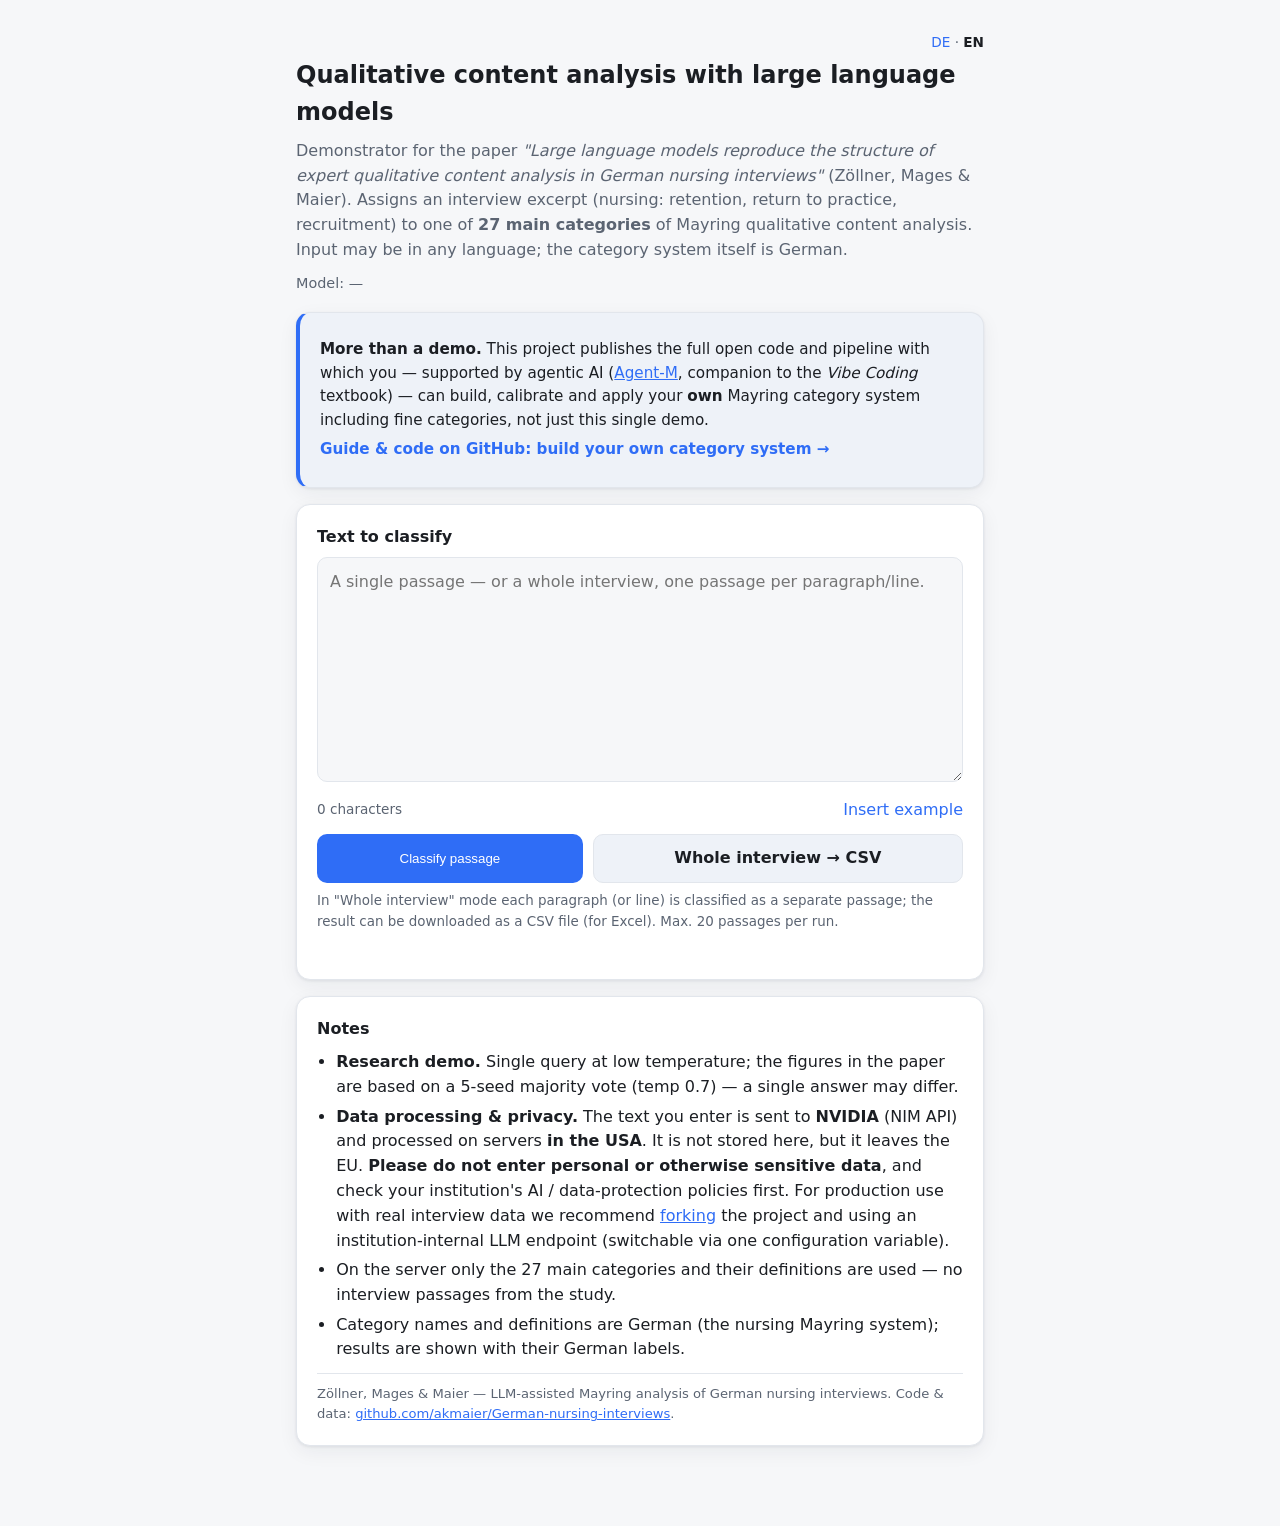
==== en/index.html @ 36182e56 "Pages: English variant (/en/) + i18n client + language switcher Co-Authored-By: Claude Opus 4.8 <nor" ====
<!DOCTYPE html>
<html lang="en">
<head>
<meta charset="utf-8">
<meta name="viewport" content="width=device-width, initial-scale=1">
<title>Qualitative content analysis with LLMs — demonstrator</title>
<meta name="description" content="Demonstrator for the paper 'Large language models reproduce the structure of expert qualitative content analysis in German nursing interviews' — assigns interview text to one of 27 Mayring main categories.">
<link rel="stylesheet" href="../style.css">
<!-- Cloudflare Turnstile (loaded only if a site key is configured) -->
<script src="https://challenges.cloudflare.com/turnstile/v0/api.js?onload=onTurnstileReady&render=explicit" async defer></script>
</head>
<body>
<main class="wrap">
  <nav class="lang"><a href="../">DE</a> · <strong>EN</strong></nav>
  <header>
    <h1>Qualitative content analysis with large language models</h1>
    <p class="sub">Demonstrator for the paper <em>"Large language models reproduce the structure of expert
       qualitative content analysis in German nursing interviews"</em> (Zöllner, Mages &amp; Maier).
       Assigns an interview excerpt (nursing: retention, return to practice, recruitment) to one of
       <strong>27 main categories</strong> of Mayring qualitative content analysis. Input may be in any
       language; the category system itself is German.</p>
    <p class="model-line">Model: <span id="model">…</span></p>
  </header>

  <section class="card keymsg">
    <p><strong>More than a demo.</strong> This project publishes the full open code and pipeline with which
       you — supported by agentic AI (<a href="https://github.com/akmaier/agent-m" target="_blank" rel="noopener">Agent&#8209;M</a>,
       companion to the <em>Vibe Coding</em> textbook) — can build, calibrate and apply your <strong>own</strong>
       Mayring category system including fine categories, not just this single demo.</p>
    <p><a class="keylink" href="https://github.com/akmaier/German-nursing-interviews#build-your-own-mayring-category-system-fork--agentic-pipeline"
       target="_blank" rel="noopener">Guide &amp; code on GitHub: build your own category system →</a></p>
  </section>

  <section class="card">
    <label for="text" class="lbl">Text to classify</label>
    <textarea id="text" rows="8" maxlength="20000"
      placeholder="A single passage — or a whole interview, one passage per paragraph/line."></textarea>
    <div class="row">
      <span id="counter" class="counter">0 characters</span>
      <button id="example" type="button" class="link">Insert example</button>
    </div>

    <div id="turnstile" class="turnstile"></div>

    <div class="btns">
      <button id="go" type="button" class="primary">Classify passage</button>
      <button id="goBatch" type="button" class="secondary">Whole interview → CSV</button>
    </div>
    <p class="hint">In "Whole interview" mode each paragraph (or line) is classified as a separate passage;
       the result can be downloaded as a CSV file (for Excel). Max. <span id="maxBatch">20</span> passages per run.</p>
    <p id="status" class="status" role="status" aria-live="polite"></p>
  </section>

  <section id="result" class="card result hidden" aria-live="polite"></section>
  <section id="batchResult" class="card result hidden" aria-live="polite"></section>

  <section class="card info">
    <h2>Notes</h2>
    <ul>
      <li><strong>Research demo.</strong> Single query at low temperature; the figures in the paper are
          based on a 5-seed majority vote (temp 0.7) — a single answer may differ.</li>
      <li><strong>Data processing &amp; privacy.</strong> The text you enter is sent to <strong>NVIDIA</strong>
          (NIM API) and processed on servers <strong>in the USA</strong>. It is not stored here, but it leaves the EU.
          <strong>Please do not enter personal or otherwise sensitive data</strong>, and check your institution's
          AI / data-protection policies first. For production use with real interview data we recommend
          <a href="https://github.com/akmaier/German-nursing-interviews" target="_blank" rel="noopener">forking</a>
          the project and using an institution-internal LLM endpoint (switchable via one configuration variable).</li>
      <li>On the server only the 27 main categories and their definitions are used — no interview passages from the study.</li>
      <li>Category names and definitions are German (the nursing Mayring system); results are shown with their German labels.</li>
    </ul>
    <p class="foot">
      Zöllner, Mages &amp; Maier — LLM-assisted Mayring analysis of German nursing interviews.
      Code &amp; data: <a href="https://github.com/akmaier/German-nursing-interviews" target="_blank" rel="noopener">github.com/akmaier/German-nursing-interviews</a>.
    </p>
  </section>
</main>
<script src="../app.js"></script>
</body>
</html>
---- style.css ----
:root{
  --bg:#f6f7f9; --fg:#1b1e23; --muted:#5b6472; --card:#ffffff; --border:#e2e6ec;
  --accent:#2f6df6; --accent-fg:#ffffff; --ok:#1a7f5a; --warn:#b4472b; --chip:#eef2f8;
  --shadow:0 1px 3px rgba(20,30,50,.08),0 6px 20px rgba(20,30,50,.06);
}
@media (prefers-color-scheme:dark){
  :root{
    --bg:#0f1115; --fg:#e7eaf0; --muted:#9aa4b2; --card:#171a21; --border:#262b34;
    --accent:#5a8bff; --accent-fg:#0b1220; --ok:#54d1a0; --warn:#ff8a66; --chip:#1d222c;
    --shadow:0 1px 3px rgba(0,0,0,.5);
  }
}
*{box-sizing:border-box}
body{margin:0;background:var(--bg);color:var(--fg);
  font:16px/1.55 system-ui,-apple-system,"Segoe UI",Roboto,sans-serif}
.wrap{max-width:720px;margin:0 auto;padding:32px 16px 64px}
header h1{font-size:1.5rem;margin:0 0 .3em}
.sub{color:var(--muted);margin:.2em 0 .6em}
.model-line{color:var(--muted);font-size:.9rem;margin:0 0 1.2em}
.card{background:var(--card);border:1px solid var(--border);border-radius:14px;
  padding:20px;margin:16px 0;box-shadow:var(--shadow)}
.lbl{display:block;font-weight:600;margin-bottom:8px}
textarea{width:100%;resize:vertical;border:1px solid var(--border);border-radius:10px;
  padding:12px;background:var(--bg);color:var(--fg);font:inherit}
textarea:focus{outline:2px solid var(--accent);border-color:transparent}
.row{display:flex;justify-content:space-between;align-items:center;margin:8px 0 4px}
.counter{color:var(--muted);font-size:.85rem}
.link{background:none;border:none;color:var(--accent);cursor:pointer;font:inherit;padding:0}
.link:hover{text-decoration:underline}
.turnstile{margin:12px 0;min-height:0}
.primary{margin-top:10px;width:100%;background:var(--accent);color:var(--accent-fg);
  border:none;border-radius:10px;padding:13px 16px;font:600 1rem/1 inherit;cursor:pointer}
.primary:disabled{opacity:.55;cursor:not-allowed}
.status{min-height:1.2em;margin:.6em 0 0;color:var(--muted);font-size:.92rem}
.status.err{color:var(--warn)}
.hidden{display:none}
.result h2{margin:0 0 .3em;font-size:1.05rem;color:var(--muted);font-weight:600}
.cat-id{font:600 .8rem/1 ui-monospace,monospace;color:var(--muted)}
.cat-name{font-size:1.35rem;font-weight:700;margin:.15em 0}
.chip{display:inline-block;background:var(--chip);border:1px solid var(--border);
  border-radius:999px;padding:3px 10px;font-size:.8rem;color:var(--muted);margin:.2em 0}
.def{color:var(--muted);margin:.5em 0}
.begr{border-left:3px solid var(--accent);padding:.1em 0 .1em .8em;margin:.8em 0;color:var(--fg)}
.alts{margin:.8em 0 0;padding:0;list-style:none;display:flex;flex-wrap:wrap;gap:8px}
.alts li{background:var(--chip);border:1px solid var(--border);border-radius:8px;
  padding:6px 10px;font-size:.85rem}
.alts .aid{font:600 .72rem/1 ui-monospace,monospace;color:var(--muted);display:block}
.note{color:var(--muted);font-size:.82rem;margin:1em 0 0}
.info h2{font-size:1rem;margin:0 0 .5em}
.info ul{margin:0 0 .6em;padding-left:1.2em}
.info li{margin:.3em 0}
.foot{color:var(--muted);font-size:.82rem;border-top:1px solid var(--border);padding-top:.8em;margin:.8em 0 0}
a{color:var(--accent)}

/* whole-interview batch mode */
.btns{display:flex;gap:10px;margin-top:10px;flex-wrap:wrap}
.btns .primary,.btns .secondary{margin-top:0;flex:1 1 auto;width:auto;min-width:160px}
.secondary{background:var(--chip);color:var(--fg);border:1px solid var(--border);
  border-radius:10px;padding:11px 14px;font:inherit;font-weight:600;cursor:pointer}
.secondary:hover{border-color:var(--accent)}
.secondary:disabled{opacity:.55;cursor:not-allowed}
.hint{color:var(--muted);font-size:.84rem;margin:.6em 0 0}
.batchhead{display:flex;align-items:center;justify-content:space-between;gap:10px;flex-wrap:wrap}
.batchhead h2{margin:0}
.batchhead .secondary{margin:0;flex:0 0 auto}
.tablewrap{overflow-x:auto;margin-top:.6em}
.btable{width:100%;border-collapse:collapse;font-size:.86rem}
.btable th,.btable td{text-align:left;padding:7px 9px;border-bottom:1px solid var(--border);vertical-align:top}
.btable th{color:var(--muted);font-weight:600;white-space:nowrap}
.btable .pcell{max-width:34ch;color:var(--fg)}
.btable .err{color:var(--warn)}

/* key-message callout */
.keymsg{border-left:4px solid var(--accent);background:var(--chip)}
.keymsg p{margin:.35em 0;font-size:.95rem}
.keylink{color:var(--accent);font-weight:600;text-decoration:none}
.keylink:hover{text-decoration:underline}

/* language switcher */
.lang{text-align:right;font-size:.85rem;margin:0 0 .3em;color:var(--muted)}
.lang a{color:var(--accent);text-decoration:none}
.lang a:hover{text-decoration:underline}
.lang strong{color:var(--fg)}
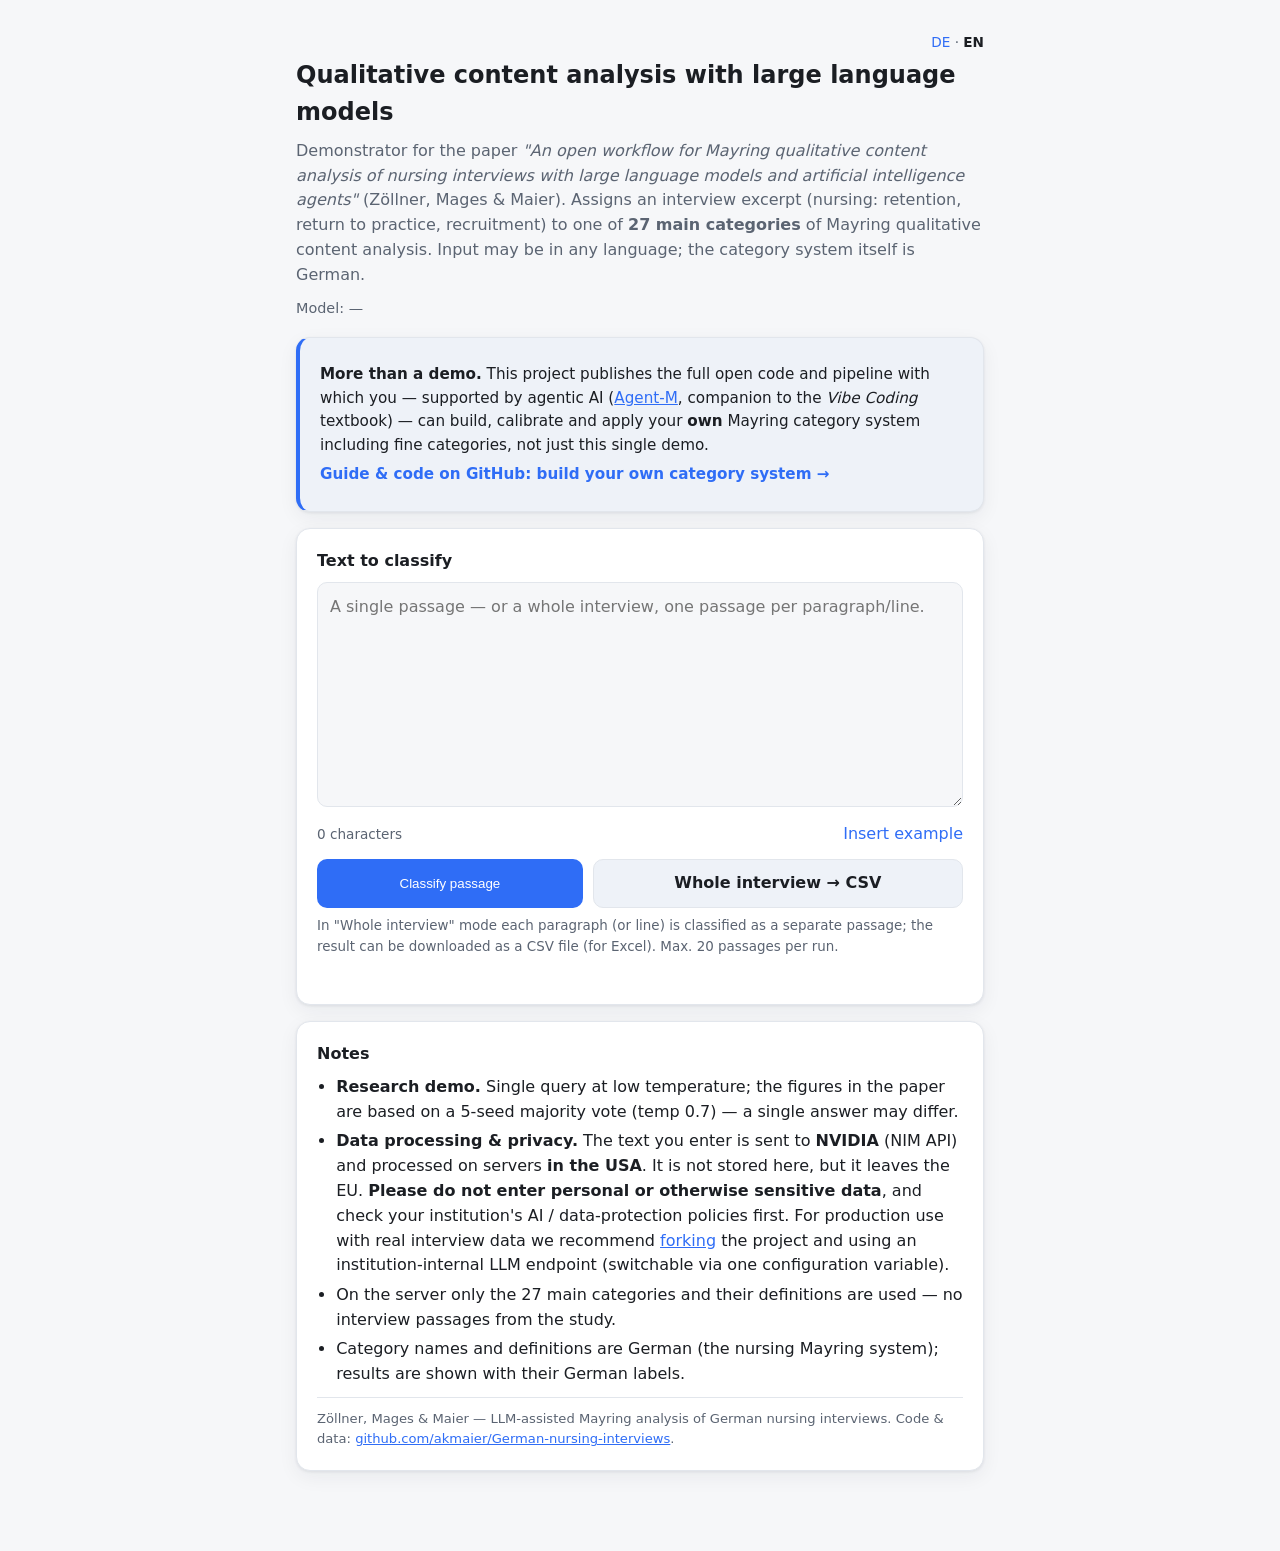
==== commit 5c7e3875: "Retitle demonstrator to submission title Update the quoted paper title in the DE and EN demonstrator" ====
--- a/en/index.html
+++ b/en/index.html
@@ -4,7 +4,7 @@
 <meta charset="utf-8">
 <meta name="viewport" content="width=device-width, initial-scale=1">
 <title>Qualitative content analysis with LLMs — demonstrator</title>
-<meta name="description" content="Demonstrator for the paper 'Large language models reproduce the structure of expert qualitative content analysis in German nursing interviews' — assigns interview text to one of 27 Mayring main categories.">
+<meta name="description" content="Demonstrator for the paper 'An open workflow for Mayring qualitative content analysis of nursing interviews with large language models and artificial intelligence agents' — assigns interview text to one of 27 Mayring main categories.">
 <link rel="stylesheet" href="../style.css">
 <!-- Cloudflare Turnstile (loaded only if a site key is configured) -->
 <script src="https://challenges.cloudflare.com/turnstile/v0/api.js?onload=onTurnstileReady&render=explicit" async defer></script>
@@ -14,8 +14,8 @@
   <nav class="lang"><a href="../">DE</a> · <strong>EN</strong></nav>
   <header>
     <h1>Qualitative content analysis with large language models</h1>
-    <p class="sub">Demonstrator for the paper <em>"Large language models reproduce the structure of expert
-       qualitative content analysis in German nursing interviews"</em> (Zöllner, Mages &amp; Maier).
+    <p class="sub">Demonstrator for the paper <em>"An open workflow for Mayring qualitative content analysis of nursing
+       interviews with large language models and artificial intelligence agents"</em> (Zöllner, Mages &amp; Maier).
        Assigns an interview excerpt (nursing: retention, return to practice, recruitment) to one of
        <strong>27 main categories</strong> of Mayring qualitative content analysis. Input may be in any
        language; the category system itself is German.</p>
